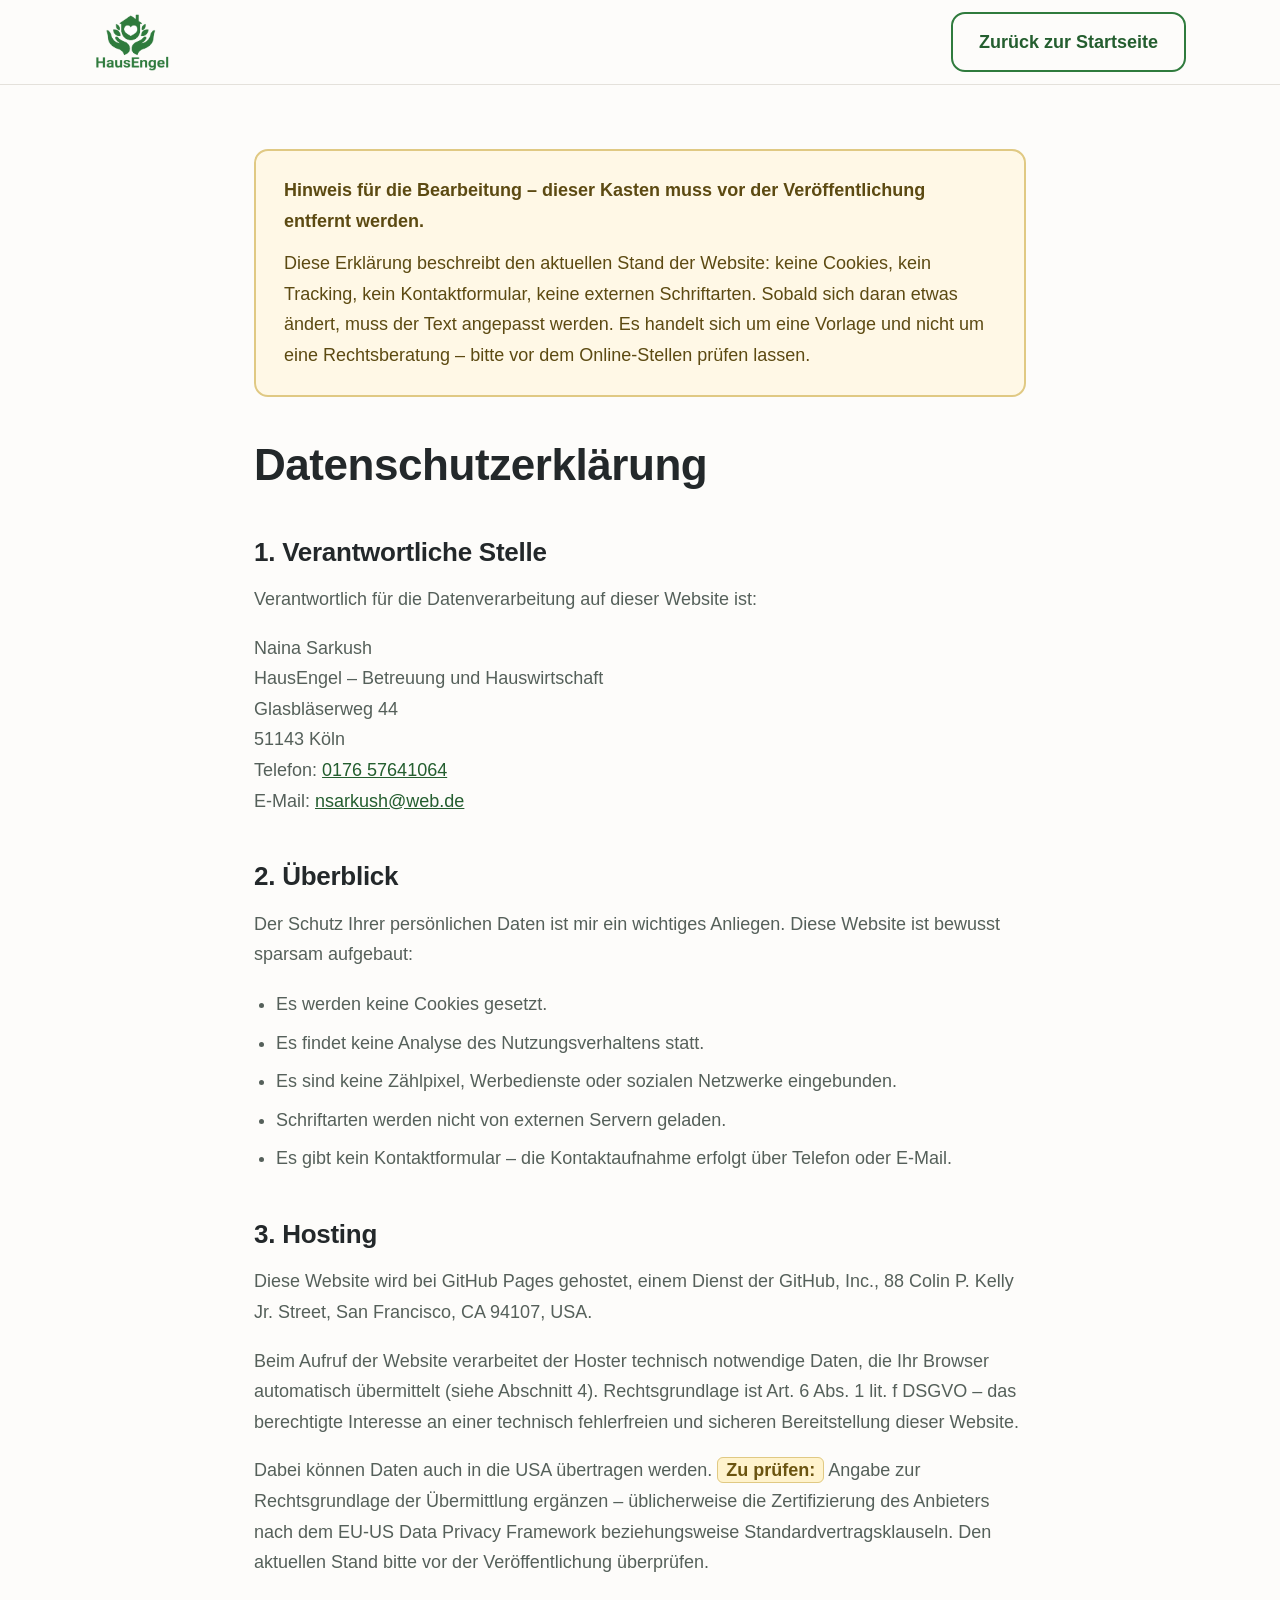
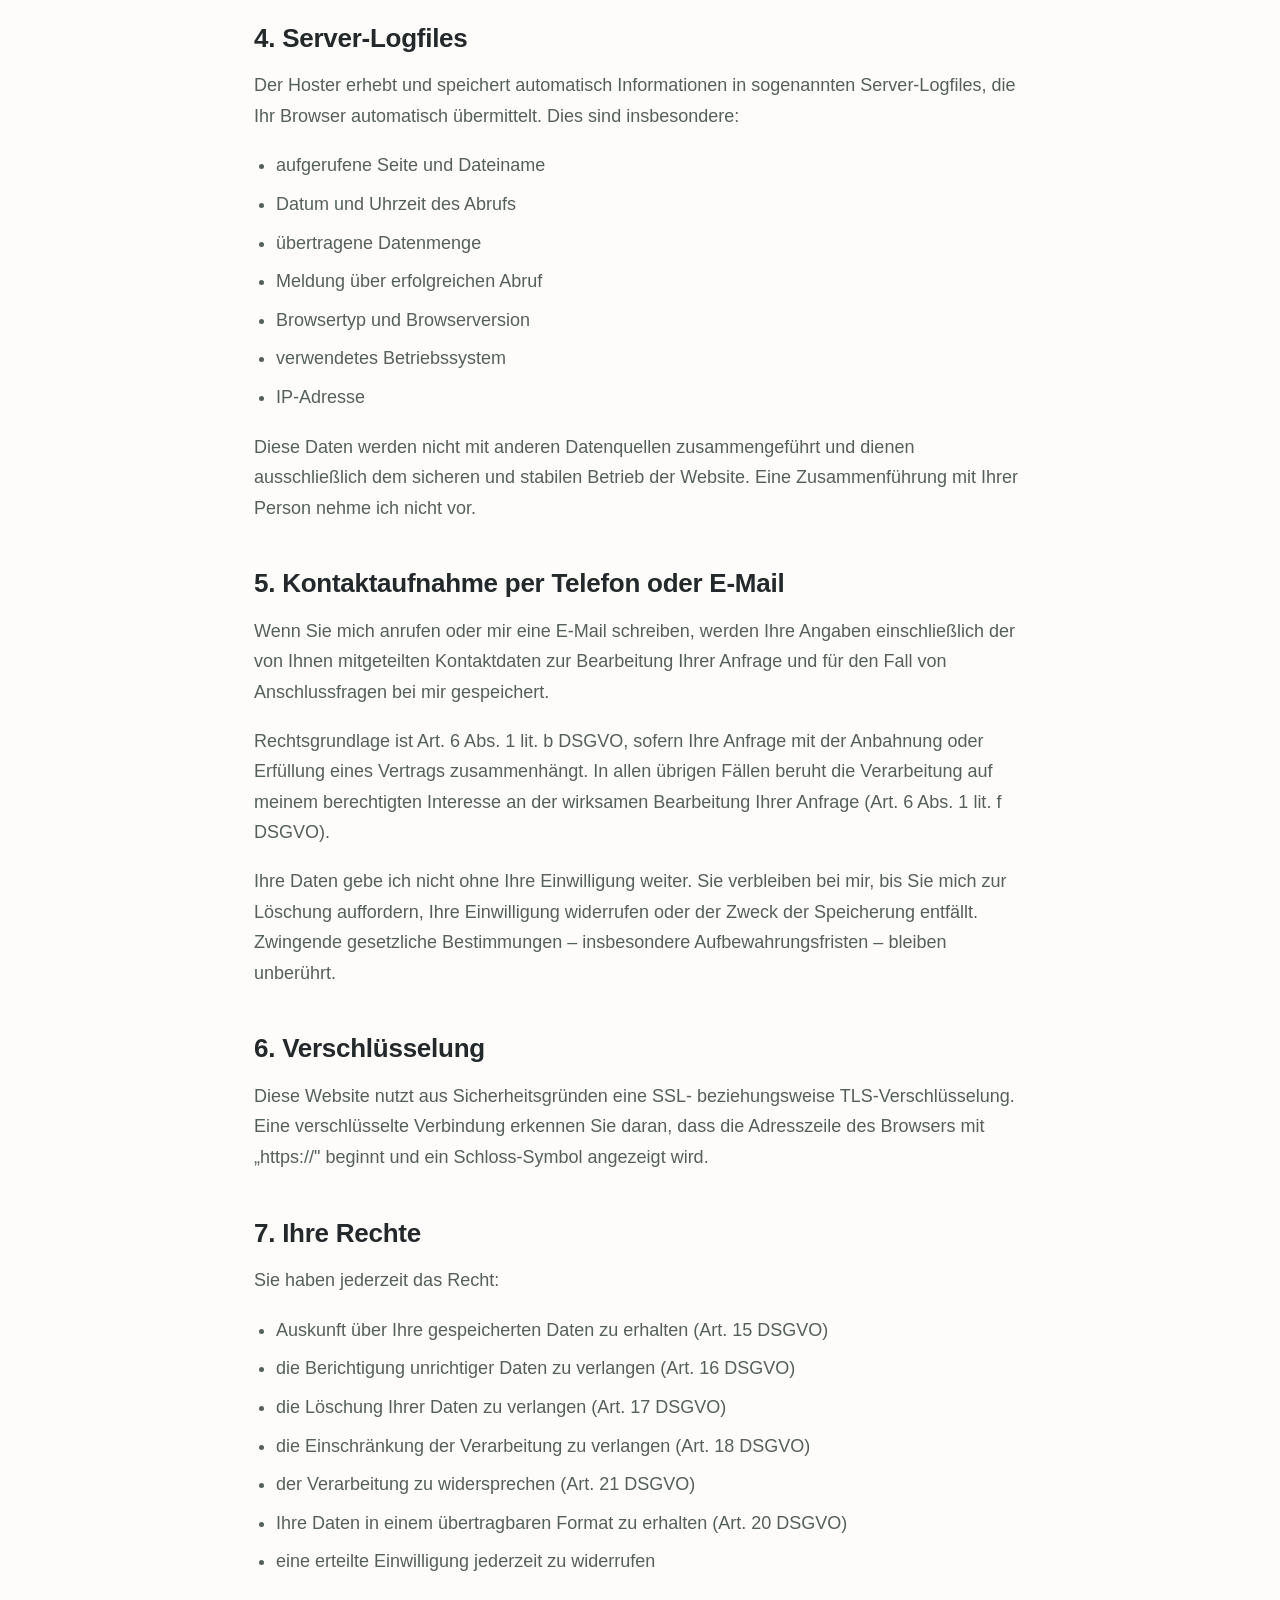
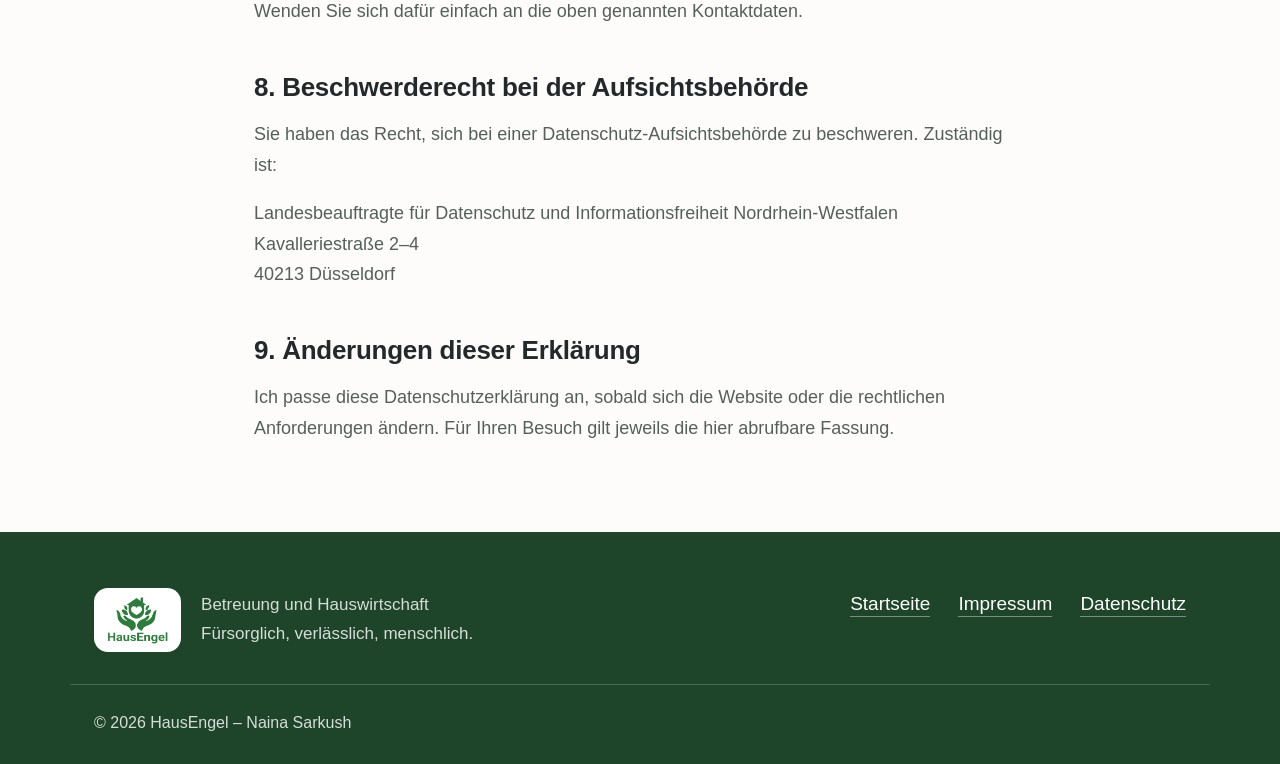
==== datenschutz.html @ 74f0a8e3 "Website für HausEngel anlegen Erste Fassung der Website für HausEngel – Betreuung und Hauswirtschaft" ====
<!DOCTYPE html>
<html lang="de">
<head>
<meta charset="utf-8">
<meta name="viewport" content="width=device-width, initial-scale=1">
<title>Datenschutzerklärung – HausEngel</title>
<meta name="description" content="Datenschutzerklärung von HausEngel – Betreuung und Hauswirtschaft, Naina Sarkush, Köln.">
<meta name="robots" content="noindex">
<link rel="icon" href="assets/logo.png">
<link rel="stylesheet" href="css/style.css">
</head>
<body>

<header class="site-header">
  <div class="container site-header__inner">
    <a class="site-header__logo" href="index.html">
      <img src="assets/logo.png" alt="HausEngel – Betreuung und Hauswirtschaft">
    </a>
    <nav class="site-nav" aria-label="Zurück">
      <a class="btn btn--outline" href="index.html">Zurück zur Startseite</a>
    </nav>
  </div>
</header>

<main class="legal">
  <div class="container container--narrow">

    <div class="hinweis-box">
      <p><strong>Hinweis für die Bearbeitung – dieser Kasten muss vor der Veröffentlichung entfernt werden.</strong></p>
      <p>
        Diese Erklärung beschreibt den aktuellen Stand der Website: keine Cookies,
        kein Tracking, kein Kontaktformular, keine externen Schriftarten. Sobald
        sich daran etwas ändert, muss der Text angepasst werden. Es handelt sich
        um eine Vorlage und nicht um eine Rechtsberatung – bitte vor dem
        Online-Stellen prüfen lassen.
      </p>
    </div>

    <h1>Datenschutzerklärung</h1>

    <h2>1. Verantwortliche Stelle</h2>
    <p>
      Verantwortlich für die Datenverarbeitung auf dieser Website ist:
    </p>
    <p>
      Naina Sarkush<br>
      HausEngel – Betreuung und Hauswirtschaft<br>
      Glasbläserweg 44<br>
      51143 Köln<br>
      Telefon: <a href="tel:+4917657641064">0176 57641064</a><br>
      E-Mail: <a href="mailto:nsarkush@web.de">nsarkush@web.de</a>
    </p>

    <h2>2. Überblick</h2>
    <p>
      Der Schutz Ihrer persönlichen Daten ist mir ein wichtiges Anliegen. Diese
      Website ist bewusst sparsam aufgebaut:
    </p>
    <ul>
      <li>Es werden keine Cookies gesetzt.</li>
      <li>Es findet keine Analyse des Nutzungsverhaltens statt.</li>
      <li>Es sind keine Zählpixel, Werbedienste oder sozialen Netzwerke eingebunden.</li>
      <li>Schriftarten werden nicht von externen Servern geladen.</li>
      <li>Es gibt kein Kontaktformular – die Kontaktaufnahme erfolgt über Telefon oder E-Mail.</li>
    </ul>

    <h2>3. Hosting</h2>
    <p>
      Diese Website wird bei GitHub Pages gehostet, einem Dienst der GitHub,
      Inc., 88 Colin P. Kelly Jr. Street, San Francisco, CA 94107, USA.
    </p>
    <p>
      Beim Aufruf der Website verarbeitet der Hoster technisch notwendige Daten,
      die Ihr Browser automatisch übermittelt (siehe Abschnitt 4). Rechtsgrundlage
      ist Art. 6 Abs. 1 lit. f DSGVO – das berechtigte Interesse an einer
      technisch fehlerfreien und sicheren Bereitstellung dieser Website.
    </p>
    <p>
      Dabei können Daten auch in die USA übertragen werden.
      <span class="luecke">Zu prüfen:</span> Angabe zur Rechtsgrundlage der
      Übermittlung ergänzen – üblicherweise die Zertifizierung des Anbieters nach
      dem EU-US Data Privacy Framework beziehungsweise Standardvertragsklauseln.
      Den aktuellen Stand bitte vor der Veröffentlichung überprüfen.
    </p>

    <h2>4. Server-Logfiles</h2>
    <p>
      Der Hoster erhebt und speichert automatisch Informationen in sogenannten
      Server-Logfiles, die Ihr Browser automatisch übermittelt. Dies sind
      insbesondere:
    </p>
    <ul>
      <li>aufgerufene Seite und Dateiname</li>
      <li>Datum und Uhrzeit des Abrufs</li>
      <li>übertragene Datenmenge</li>
      <li>Meldung über erfolgreichen Abruf</li>
      <li>Browsertyp und Browserversion</li>
      <li>verwendetes Betriebssystem</li>
      <li>IP-Adresse</li>
    </ul>
    <p>
      Diese Daten werden nicht mit anderen Datenquellen zusammengeführt und
      dienen ausschließlich dem sicheren und stabilen Betrieb der Website. Eine
      Zusammenführung mit Ihrer Person nehme ich nicht vor.
    </p>

    <h2>5. Kontaktaufnahme per Telefon oder E-Mail</h2>
    <p>
      Wenn Sie mich anrufen oder mir eine E-Mail schreiben, werden Ihre Angaben
      einschließlich der von Ihnen mitgeteilten Kontaktdaten zur Bearbeitung
      Ihrer Anfrage und für den Fall von Anschlussfragen bei mir gespeichert.
    </p>
    <p>
      Rechtsgrundlage ist Art. 6 Abs. 1 lit. b DSGVO, sofern Ihre Anfrage mit der
      Anbahnung oder Erfüllung eines Vertrags zusammenhängt. In allen übrigen
      Fällen beruht die Verarbeitung auf meinem berechtigten Interesse an der
      wirksamen Bearbeitung Ihrer Anfrage (Art. 6 Abs. 1 lit. f DSGVO).
    </p>
    <p>
      Ihre Daten gebe ich nicht ohne Ihre Einwilligung weiter. Sie verbleiben bei
      mir, bis Sie mich zur Löschung auffordern, Ihre Einwilligung widerrufen oder
      der Zweck der Speicherung entfällt. Zwingende gesetzliche Bestimmungen –
      insbesondere Aufbewahrungsfristen – bleiben unberührt.
    </p>

    <h2>6. Verschlüsselung</h2>
    <p>
      Diese Website nutzt aus Sicherheitsgründen eine SSL- beziehungsweise
      TLS-Verschlüsselung. Eine verschlüsselte Verbindung erkennen Sie daran,
      dass die Adresszeile des Browsers mit „https://" beginnt und ein
      Schloss-Symbol angezeigt wird.
    </p>

    <h2>7. Ihre Rechte</h2>
    <p>Sie haben jederzeit das Recht:</p>
    <ul>
      <li>Auskunft über Ihre gespeicherten Daten zu erhalten (Art. 15 DSGVO)</li>
      <li>die Berichtigung unrichtiger Daten zu verlangen (Art. 16 DSGVO)</li>
      <li>die Löschung Ihrer Daten zu verlangen (Art. 17 DSGVO)</li>
      <li>die Einschränkung der Verarbeitung zu verlangen (Art. 18 DSGVO)</li>
      <li>der Verarbeitung zu widersprechen (Art. 21 DSGVO)</li>
      <li>Ihre Daten in einem übertragbaren Format zu erhalten (Art. 20 DSGVO)</li>
      <li>eine erteilte Einwilligung jederzeit zu widerrufen</li>
    </ul>
    <p>
      Wenden Sie sich dafür einfach an die oben genannten Kontaktdaten.
    </p>

    <h2>8. Beschwerderecht bei der Aufsichtsbehörde</h2>
    <p>
      Sie haben das Recht, sich bei einer Datenschutz-Aufsichtsbehörde zu
      beschweren. Zuständig ist:
    </p>
    <p>
      Landesbeauftragte für Datenschutz und Informationsfreiheit
      Nordrhein-Westfalen<br>
      Kavalleriestraße 2–4<br>
      40213 Düsseldorf
    </p>

    <h2>9. Änderungen dieser Erklärung</h2>
    <p>
      Ich passe diese Datenschutzerklärung an, sobald sich die Website oder die
      rechtlichen Anforderungen ändern. Für Ihren Besuch gilt jeweils die hier
      abrufbare Fassung.
    </p>

  </div>
</main>

<footer class="site-footer">
  <div class="container site-footer__inner">
    <div class="site-footer__brand">
      <img src="assets/logo.png" alt="HausEngel">
      <p>Betreuung und Hauswirtschaft<br>Fürsorglich, verlässlich, menschlich.</p>
    </div>
    <nav class="site-footer__nav" aria-label="Rechtliches">
      <ul>
        <li><a href="index.html">Startseite</a></li>
        <li><a href="impressum.html">Impressum</a></li>
        <li><a href="datenschutz.html">Datenschutz</a></li>
      </ul>
    </nav>
  </div>
  <div class="container site-footer__legal">
    <p>&copy; 2026 HausEngel – Naina Sarkush</p>
  </div>
</footer>

</body>
</html>
---- css/style.css ----
/* =========================================================
   HausEngel – Stylesheet
   Alle Farben, Abstände und Schriftgrößen sind unten als
   Variablen definiert. Wer etwas ändern möchte, ändert am
   besten zuerst hier.
   ========================================================= */

:root {
  /* Farben */
  --gruen:            #2f7b3d;
  --gruen-dunkel:     #245e2f;
  --gruen-hell:       #eef4ef;
  --gruen-sehr-tief:  #1e4529;

  --text:             #23282a;
  --text-leise:       #55605a;
  --hintergrund:      #fdfcfa;
  --flaeche:          #ffffff;
  --rahmen:           #e4e1db;

  /* Form */
  --radius:           14px;
  --radius-gross:     20px;

  /* Abstände */
  --raum-abschnitt:   88px;
  --raum-container:   24px;

  /* Schrift */
  --schrift: -apple-system, BlinkMacSystemFont, "Segoe UI", Roboto,
             "Helvetica Neue", Arial, sans-serif;
}

/* ---------- Grundlagen ---------- */

*, *::before, *::after { box-sizing: border-box; }

html {
  scroll-behavior: smooth;
  -webkit-text-size-adjust: 100%;
}

body {
  margin: 0;
  background: var(--hintergrund);
  color: var(--text);
  font-family: var(--schrift);
  font-size: 19px;
  line-height: 1.7;
  -webkit-font-smoothing: antialiased;
}

img { max-width: 100%; height: auto; display: block; }

h1, h2, h3 {
  line-height: 1.25;
  letter-spacing: -0.01em;
  margin: 0 0 16px;
  font-weight: 700;
}

h1 { font-size: 44px; }
h2 { font-size: 34px; }
h3 { font-size: 22px; }

p { margin: 0 0 18px; }
p:last-child { margin-bottom: 0; }

a { color: var(--gruen-dunkel); }

.lead {
  font-size: 21px;
  color: var(--text-leise);
}

/* Sichtbarer Fokusrahmen – wichtig für Tastaturbedienung */
a:focus-visible,
button:focus-visible,
summary:focus-visible {
  outline: 3px solid var(--gruen);
  outline-offset: 3px;
  border-radius: 4px;
}

.skip-link {
  position: absolute;
  left: -9999px;
}
.skip-link:focus {
  left: 16px;
  top: 16px;
  z-index: 100;
  background: var(--flaeche);
  padding: 12px 20px;
  border-radius: var(--radius);
  box-shadow: 0 4px 20px rgba(0,0,0,.15);
}

/* ---------- Layout ---------- */

.container {
  width: 100%;
  max-width: 1140px;
  margin: 0 auto;
  padding: 0 var(--raum-container);
}

.container--narrow { max-width: 820px; }

.section {
  padding: var(--raum-abschnitt) 0;
  scroll-margin-top: 100px; /* damit der klebende Header nichts verdeckt */
}

.section--tinted { background: var(--gruen-hell); }

.section__head {
  max-width: 720px;
  margin-bottom: 48px;
}

.section__intro {
  font-size: 20px;
  color: var(--text-leise);
  margin: 0;
}

/* ---------- Buttons ---------- */

.btn {
  display: inline-flex;
  align-items: center;
  justify-content: center;
  gap: 10px;
  min-height: 52px;
  padding: 13px 26px;
  border-radius: var(--radius);
  font-size: 18px;
  font-weight: 600;
  text-decoration: none;
  border: 2px solid transparent;
  transition: background-color .15s ease, border-color .15s ease, color .15s ease;
}

.btn--large {
  min-height: 60px;
  padding: 16px 28px;
  font-size: 19px;
}

.btn--primary {
  background: var(--gruen);
  color: #fff;
}
.btn--primary:hover { background: var(--gruen-dunkel); }

.btn--outline {
  background: transparent;
  color: var(--gruen-dunkel);
  border-color: var(--gruen);
}
.btn--outline:hover {
  background: var(--gruen);
  color: #fff;
}

/* ---------- Platzhalter (später durch echte Bilder ersetzen) ---------- */

.placeholder {
  display: flex;
  align-items: center;
  justify-content: center;
  text-align: center;
  border: 2px solid #111;
  border-radius: var(--radius);
  background: transparent;
  color: #111;
  font-size: 15px;
  font-weight: 500;
  padding: 12px;
}

.placeholder--image { width: 100%; }
.placeholder--hero     { aspect-ratio: 4 / 3; }
.placeholder--portrait { aspect-ratio: 4 / 5; }

.placeholder--icon {
  width: 56px;
  height: 56px;
  font-size: 10px;
  line-height: 1.25;
  padding: 4px;
  margin-bottom: 20px;
}

/* ---------- Kopfbereich ---------- */

.site-header {
  position: sticky;
  top: 0;
  z-index: 50;
  background: var(--hintergrund);
  border-bottom: 1px solid var(--rahmen);
}

.site-header__inner {
  display: flex;
  align-items: center;
  justify-content: space-between;
  gap: 24px;
  min-height: 84px;
}

.site-header__logo img { height: 58px; width: auto; }

.site-nav {
  display: flex;
  align-items: center;
  gap: 28px;
}

.site-nav__list {
  display: flex;
  align-items: center;
  gap: 26px;
  list-style: none;
  margin: 0;
  padding: 0;
}

.site-nav__list a {
  color: var(--text);
  text-decoration: none;
  font-size: 17px;
  font-weight: 500;
  padding: 8px 0;
  border-bottom: 2px solid transparent;
}
.site-nav__list a:hover {
  color: var(--gruen-dunkel);
  border-bottom-color: var(--gruen);
}

.site-nav__phone { white-space: nowrap; }

/* Menü-Knopf (nur mobil sichtbar) */
.nav-toggle {
  display: none;
  align-items: center;
  gap: 10px;
  background: transparent;
  border: 2px solid var(--rahmen);
  border-radius: var(--radius);
  padding: 10px 16px;
  font: inherit;
  font-size: 17px;
  font-weight: 600;
  color: var(--text);
  cursor: pointer;
}

.nav-toggle__bars {
  position: relative;
  width: 20px;
  height: 2px;
  background: var(--text);
}
.nav-toggle__bars::before,
.nav-toggle__bars::after {
  content: "";
  position: absolute;
  left: 0;
  width: 20px;
  height: 2px;
  background: var(--text);
}
.nav-toggle__bars::before { top: -6px; }
.nav-toggle__bars::after  { top: 6px; }

/* ---------- Hero ---------- */

.hero {
  padding: 72px 0 80px;
  scroll-margin-top: 100px;
}

.hero__inner {
  display: grid;
  grid-template-columns: 1.12fr .88fr;
  gap: 56px;
  align-items: center;
}

.hero h1 { margin-bottom: 20px; }

.hero__actions {
  display: flex;
  flex-wrap: wrap;
  gap: 14px;
  margin-top: 32px;
}

/* ---------- Vertrauensleiste ---------- */

.trustbar {
  background: var(--gruen);
  color: #fff;
  padding: 22px 0;
}

.trustbar__list {
  display: grid;
  grid-template-columns: repeat(4, 1fr);
  gap: 20px 32px;
  list-style: none;
  margin: 0;
  padding: 0;
}

.trustbar__list li {
  position: relative;
  padding-left: 30px;
  font-size: 17px;
  font-weight: 500;
}

.trustbar__list li::before {
  content: "✓";
  position: absolute;
  left: 0;
  top: -1px;
  font-size: 19px;
  font-weight: 700;
}

/* ---------- Karten (Leistungen) ---------- */

.cards {
  display: grid;
  grid-template-columns: repeat(3, 1fr);
  gap: 24px;
}

.card {
  background: var(--flaeche);
  border: 1px solid var(--rahmen);
  border-radius: var(--radius-gross);
  padding: 32px;
}

.card h3 { margin-bottom: 10px; }

.card p {
  color: var(--text-leise);
  font-size: 18px;
  margin: 0;
}

/* ---------- Ablauf ---------- */

.steps {
  display: grid;
  grid-template-columns: repeat(3, 1fr);
  gap: 32px;
  list-style: none;
  margin: 0;
  padding: 0;
  counter-reset: schritt;
}

.step__number {
  display: flex;
  align-items: center;
  justify-content: center;
  width: 52px;
  height: 52px;
  border-radius: 50%;
  background: var(--gruen);
  color: #fff;
  font-size: 22px;
  font-weight: 700;
  margin-bottom: 20px;
}

.step h3 { margin-bottom: 8px; }

.step p {
  color: var(--text-leise);
  font-size: 18px;
  margin: 0;
}

/* ---------- Preise ---------- */

.price-layout {
  display: grid;
  grid-template-columns: 1fr 1fr;
  gap: 32px;
  align-items: start;
}

.price-card {
  background: var(--flaeche);
  border: 1px solid var(--rahmen);
  border-radius: var(--radius-gross);
  padding: 16px 32px;
}

.price-list {
  list-style: none;
  margin: 0;
  padding: 0;
}

.price-list li {
  display: flex;
  flex-wrap: wrap;
  justify-content: space-between;
  align-items: baseline;
  gap: 12px;
  padding: 22px 0;
  border-bottom: 1px solid var(--rahmen);
}
.price-list li:last-child { border-bottom: none; }

.price-list__label { font-size: 18px; }

.price-list__value {
  font-size: 26px;
  font-weight: 700;
  color: var(--gruen-dunkel);
  white-space: nowrap;
}

.notice {
  background: var(--gruen-hell);
  border: 1px solid #cfe0d4;
  border-radius: var(--radius-gross);
  padding: 32px;
}
.section--tinted .notice { background: var(--flaeche); }

.notice h3 { margin-bottom: 12px; }

.notice p {
  color: var(--text-leise);
  font-size: 18px;
}

.notice .btn { margin-top: 10px; }

/* ---------- Über mich ---------- */

.about {
  display: grid;
  grid-template-columns: .8fr 1.2fr;
  gap: 56px;
  align-items: center;
}

.badges {
  list-style: none;
  margin: 32px 0 0;
  padding: 0;
  display: grid;
  gap: 12px;
}

.badge {
  position: relative;
  background: var(--flaeche);
  border: 1px solid var(--rahmen);
  border-radius: var(--radius);
  padding: 14px 20px 14px 52px;
  font-size: 17px;
  font-weight: 500;
}

.badge::before {
  content: "✓";
  position: absolute;
  left: 20px;
  color: var(--gruen);
  font-weight: 700;
  font-size: 19px;
}

/* ---------- Häufige Fragen ---------- */

.faq {
  display: grid;
  gap: 14px;
}

.faq__item {
  background: var(--flaeche);
  border: 1px solid var(--rahmen);
  border-radius: var(--radius);
  overflow: hidden;
}

.faq__item summary {
  display: flex;
  justify-content: space-between;
  align-items: center;
  gap: 20px;
  padding: 22px 26px;
  font-size: 19px;
  font-weight: 600;
  cursor: pointer;
  list-style: none;
}
.faq__item summary::-webkit-details-marker { display: none; }

.faq__item summary::after {
  content: "+";
  flex: 0 0 auto;
  font-size: 28px;
  font-weight: 400;
  color: var(--gruen);
  line-height: 1;
}
.faq__item[open] summary::after { content: "–"; }

.faq__item summary:hover { color: var(--gruen-dunkel); }

.faq__answer {
  padding: 0 26px 24px;
  color: var(--text-leise);
  font-size: 18px;
}

/* ---------- Kontakt ---------- */

.contact {
  display: grid;
  grid-template-columns: 1fr 1fr;
  gap: 24px;
  margin-bottom: 48px;
}

.contact__action {
  display: block;
  background: var(--flaeche);
  border: 2px solid var(--gruen);
  border-radius: var(--radius-gross);
  padding: 28px 32px;
  text-decoration: none;
  color: var(--text);
  transition: background-color .15s ease, color .15s ease;
}
.contact__action:hover {
  background: var(--gruen);
  color: #fff;
}

.contact__label {
  display: block;
  font-size: 16px;
  color: var(--text-leise);
  margin-bottom: 6px;
}
.contact__action:hover .contact__label { color: rgba(255,255,255,.85); }

.contact__value {
  display: block;
  font-size: 27px;
  font-weight: 700;
  word-break: break-word;
}

.contact-details {
  display: grid;
  grid-template-columns: repeat(3, 1fr);
  gap: 32px;
}

.contact-details h3 { font-size: 19px; margin-bottom: 6px; }

.contact-details p {
  color: var(--text-leise);
  font-size: 18px;
  margin: 0;
}

/* ---------- Fußbereich ---------- */

.site-footer {
  background: var(--gruen-sehr-tief);
  color: rgba(255,255,255,.82);
  padding: 56px 0 28px;
  margin-top: 0;
}

.site-footer__inner {
  display: flex;
  flex-wrap: wrap;
  justify-content: space-between;
  gap: 32px;
  padding-bottom: 32px;
}

.site-footer__brand {
  display: flex;
  align-items: center;
  gap: 20px;
}

.site-footer__brand img {
  height: 64px;
  width: auto;
  background: #fff;
  border-radius: var(--radius);
  padding: 8px 12px;
}

.site-footer__brand p {
  font-size: 17px;
  margin: 0;
}

.site-footer__nav ul {
  display: flex;
  gap: 28px;
  list-style: none;
  margin: 0;
  padding: 0;
}

.site-footer a {
  color: #fff;
  text-decoration: none;
  border-bottom: 1px solid rgba(255,255,255,.4);
  padding-bottom: 2px;
}
.site-footer a:hover { border-bottom-color: #fff; }

.site-footer__legal {
  border-top: 1px solid rgba(255,255,255,.18);
  padding-top: 24px;
}

.site-footer__legal p {
  font-size: 16px;
  margin: 0;
}

/* ---------- Rechtstexte (Impressum / Datenschutz) ---------- */

.legal { padding: 64px 0 var(--raum-abschnitt); }

.legal h1 { margin-bottom: 32px; }

.legal h2 {
  font-size: 26px;
  margin-top: 44px;
}

.legal h3 {
  font-size: 20px;
  margin-top: 28px;
}

.legal p, .legal li { color: var(--text-leise); font-size: 18px; }

.legal ul { padding-left: 22px; }
.legal li { margin-bottom: 8px; }

/* Gelb markierte Lücke – muss vor Veröffentlichung ausgefüllt werden */
.luecke {
  background: #fff3cd;
  border: 1px solid #e0c983;
  border-radius: 6px;
  padding: 2px 8px;
  font-weight: 600;
  color: #6b5410;
}

.hinweis-box {
  background: #fff8e6;
  border: 2px solid #e0c983;
  border-radius: var(--radius);
  padding: 24px 28px;
  margin-bottom: 40px;
}
.hinweis-box p { color: #5c4a12; margin-bottom: 0; }
.hinweis-box p + p { margin-top: 12px; }

/* =========================================================
   Kleinere Bildschirme
   ========================================================= */

@media (max-width: 980px) {
  :root { --raum-abschnitt: 64px; }

  h1 { font-size: 36px; }
  h2 { font-size: 30px; }

  .hero__inner {
    grid-template-columns: 1fr;
    gap: 40px;
  }

  .hero__image { order: -1; }

  .cards,
  .steps,
  .contact-details { grid-template-columns: repeat(2, 1fr); }

  .price-layout,
  .about { grid-template-columns: 1fr; gap: 40px; }
}

@media (max-width: 760px) {
  body { font-size: 18px; }

  h1 { font-size: 32px; }
  h2 { font-size: 27px; }
  h3 { font-size: 21px; }

  .lead { font-size: 19px; }

  /* Navigation einklappen */
  .nav-toggle { display: inline-flex; }

  .site-nav {
    display: none;
    position: absolute;
    top: 100%;
    left: 0;
    right: 0;
    flex-direction: column;
    align-items: stretch;
    gap: 0;
    background: var(--hintergrund);
    border-bottom: 1px solid var(--rahmen);
    padding: 8px var(--raum-container) 24px;
    box-shadow: 0 12px 24px rgba(0,0,0,.08);
  }
  .site-nav.is-open { display: flex; }

  .site-header__inner { position: relative; }
  .site-header__logo img { height: 44px; }

  .site-nav__list {
    flex-direction: column;
    align-items: stretch;
    gap: 0;
  }

  .site-nav__list a {
    display: block;
    padding: 16px 4px;
    border-bottom: 1px solid var(--rahmen);
    font-size: 19px;
  }
  .site-nav__list a:hover { border-bottom-color: var(--rahmen); }

  .site-nav__phone {
    margin-top: 20px;
    width: 100%;
  }

  .hero { padding: 48px 0 56px; }
  .hero__actions .btn { width: 100%; }

  .trustbar__list { grid-template-columns: 1fr; gap: 12px; }

  .cards,
  .steps,
  .contact,
  .contact-details { grid-template-columns: 1fr; }

  .card { padding: 26px; }

  .price-card { padding: 8px 24px; }
  .notice { padding: 26px; }

  .faq__item summary { padding: 18px 20px; font-size: 18px; }
  .faq__answer { padding: 0 20px 20px; }

  .contact__value { font-size: 23px; }

  .site-footer__inner { flex-direction: column; align-items: flex-start; }
  .site-footer__brand { flex-direction: column; align-items: flex-start; gap: 16px; }
}

/* Nutzer, die Bewegung reduzieren möchten */
@media (prefers-reduced-motion: reduce) {
  html { scroll-behavior: auto; }
  * { transition: none !important; }
}
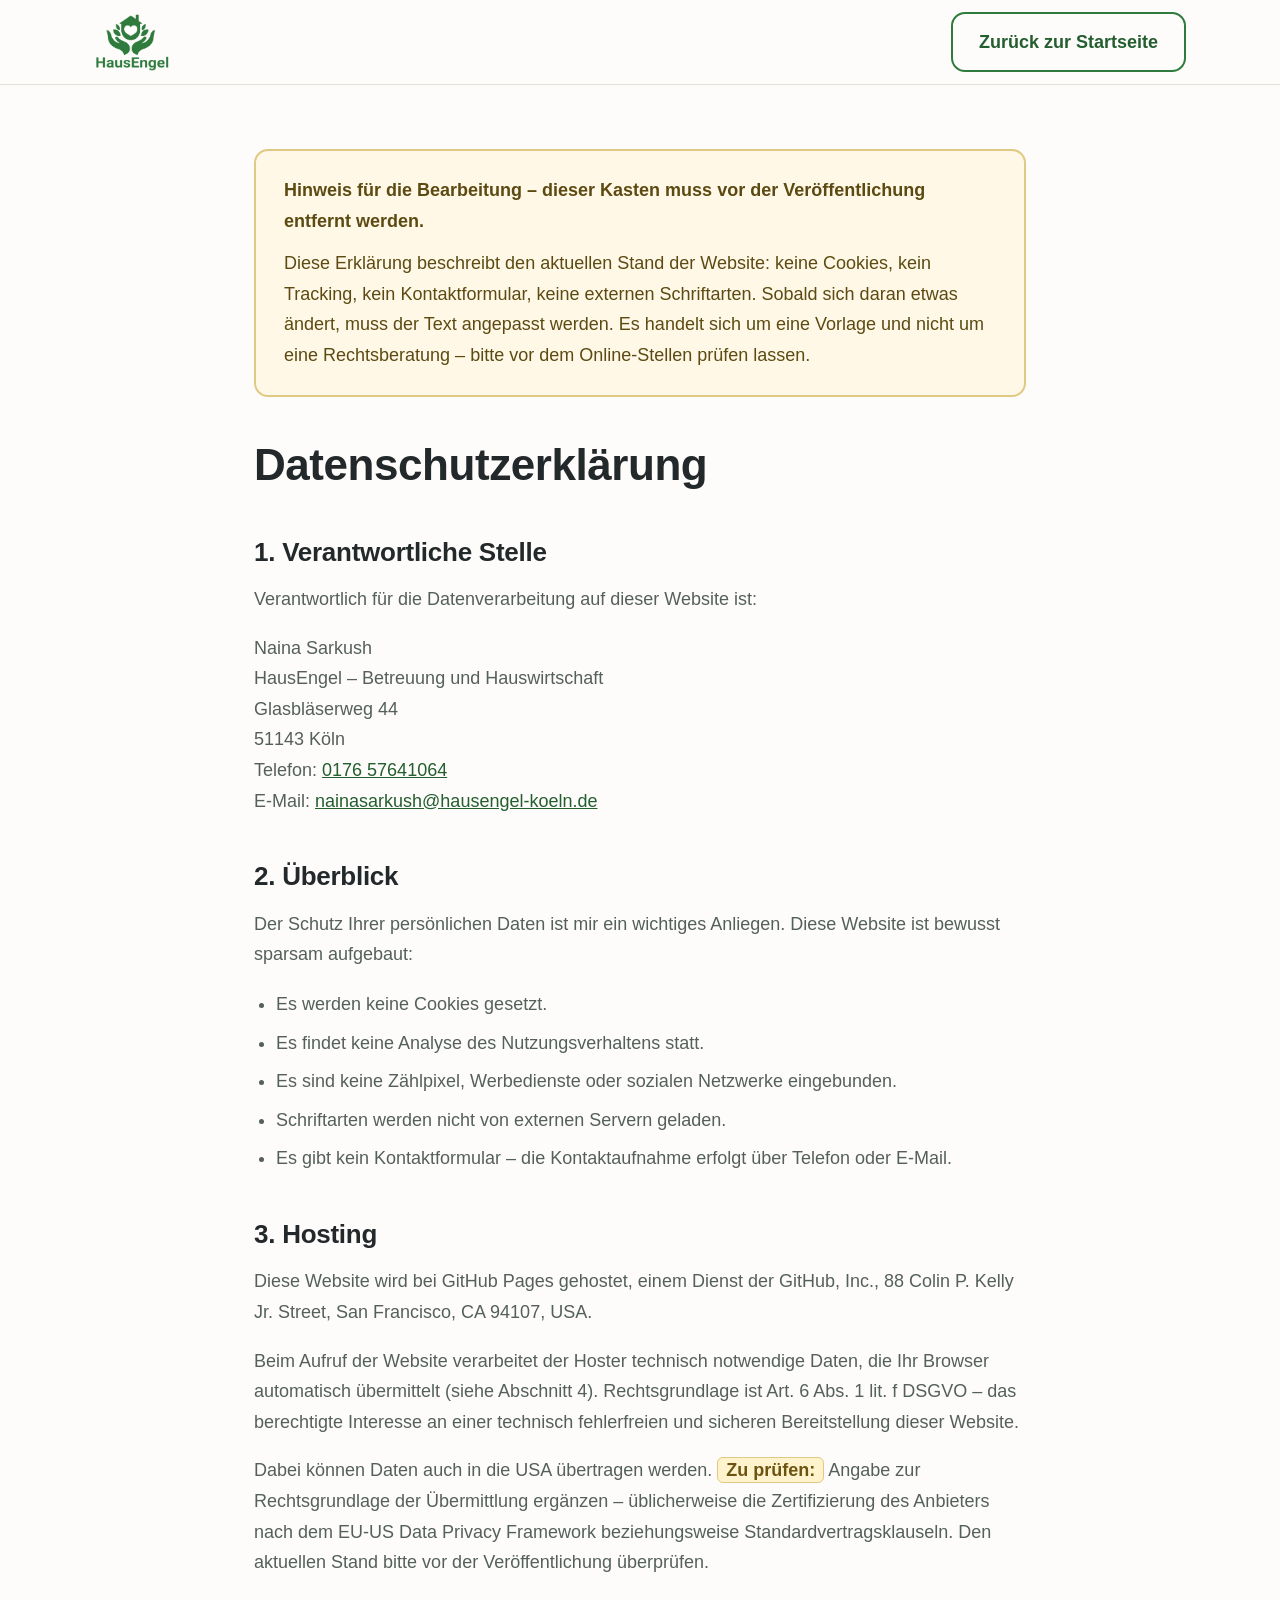
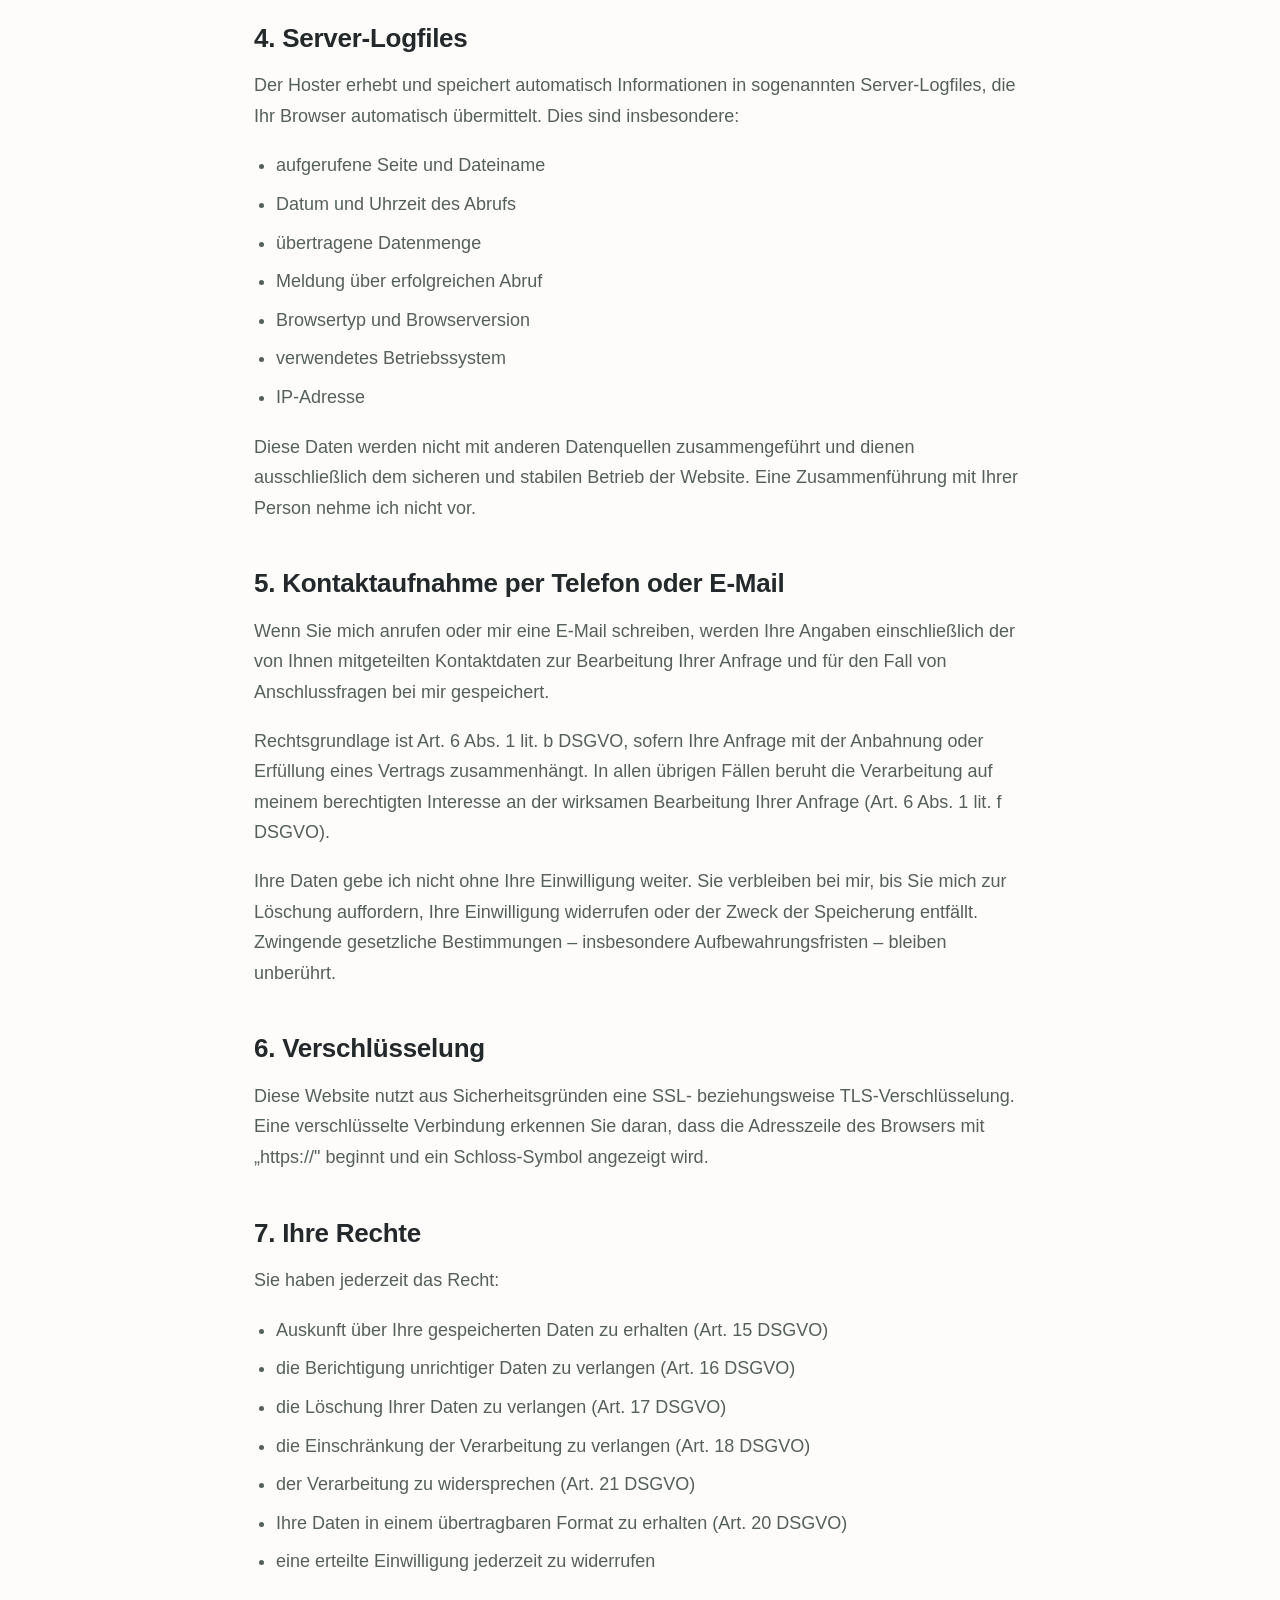
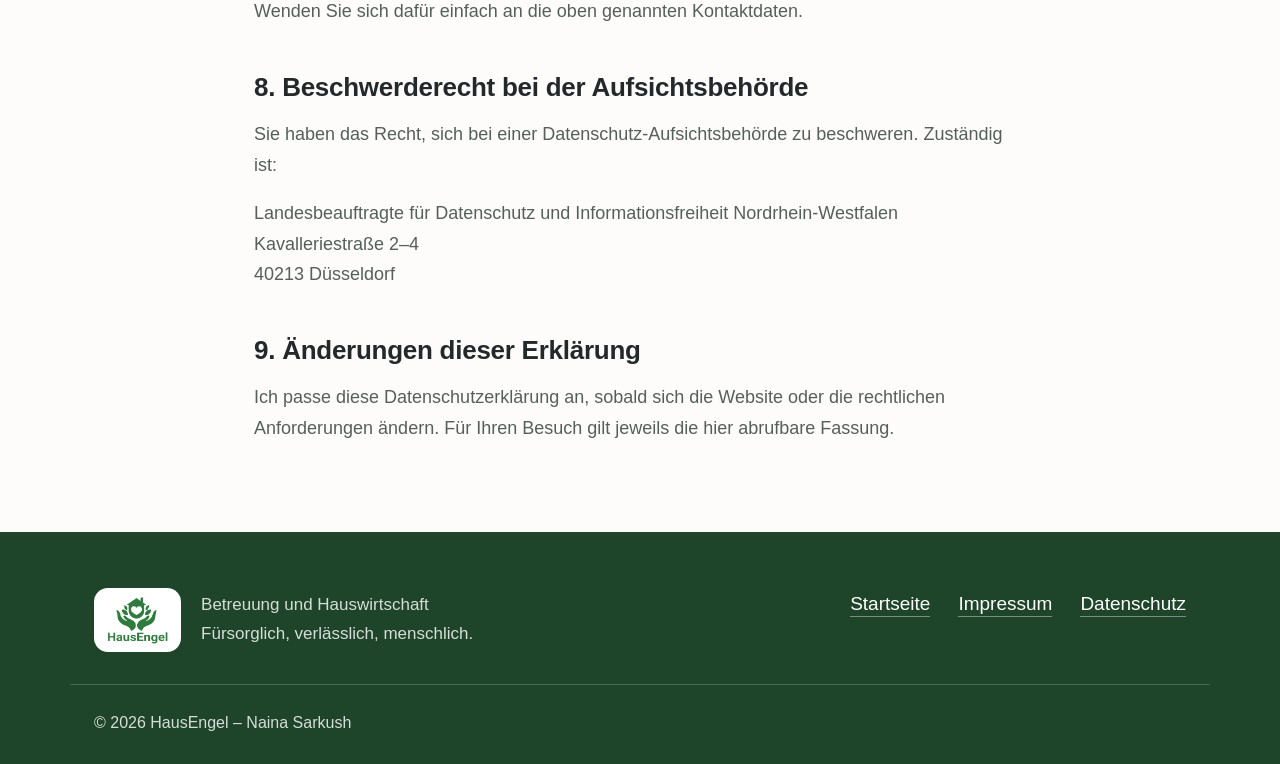
==== commit 472aef39: "Bilder und Preise entfernen, neue E-Mail-Adresse eintragen Die Seite kommt jetzt ohne Fotos aus, da " ====
--- a/datenschutz.html
+++ b/datenschutz.html
@@ -48,7 +48,7 @@
       Glasbläserweg 44<br>
       51143 Köln<br>
       Telefon: <a href="tel:+4917657641064">0176 57641064</a><br>
-      E-Mail: <a href="mailto:nsarkush@web.de">nsarkush@web.de</a>
+      E-Mail: <a href="mailto:nainasarkush@hausengel-koeln.de">nainasarkush@hausengel-koeln.de</a>
     </p>
 
     <h2>2. Überblick</h2>
--- a/css/style.css
+++ b/css/style.css
@@ -124,6 +124,9 @@
   color: var(--text-leise);
   margin: 0;
 }
+
+/* Begrenzt die Zeilenlänge bei reinen Textabschnitten auf gut lesbare Breite */
+.textblock { max-width: 780px; }
 
 /* ---------- Buttons ---------- */
 
@@ -164,33 +167,17 @@
   color: #fff;
 }
 
-/* ---------- Platzhalter (später durch echte Bilder ersetzen) ---------- */
-
-.placeholder {
-  display: flex;
-  align-items: center;
-  justify-content: center;
-  text-align: center;
-  border: 2px solid #111;
-  border-radius: var(--radius);
-  background: transparent;
-  color: #111;
-  font-size: 15px;
-  font-weight: 500;
-  padding: 12px;
-}
-
-.placeholder--image { width: 100%; }
-.placeholder--hero     { aspect-ratio: 4 / 3; }
-.placeholder--portrait { aspect-ratio: 4 / 5; }
-
-.placeholder--icon {
-  width: 56px;
-  height: 56px;
-  font-size: 10px;
-  line-height: 1.25;
-  padding: 4px;
+/* ---------- Symbole auf den Leistungskarten ---------- */
+
+.card__icon {
+  width: 40px;
+  height: 40px;
   margin-bottom: 20px;
+  fill: none;
+  stroke: var(--gruen);
+  stroke-width: 1.6;
+  stroke-linecap: round;
+  stroke-linejoin: round;
 }
 
 /* ---------- Kopfbereich ---------- */
@@ -285,10 +272,8 @@
 }
 
 .hero__inner {
-  display: grid;
-  grid-template-columns: 1.12fr .88fr;
-  gap: 56px;
-  align-items: center;
+  max-width: 780px;
+  text-align: center;
 }
 
 .hero h1 { margin-bottom: 20px; }
@@ -296,8 +281,9 @@
 .hero__actions {
   display: flex;
   flex-wrap: wrap;
+  justify-content: center;
   gap: 14px;
-  margin-top: 32px;
+  margin-top: 36px;
 }
 
 /* ---------- Vertrauensleiste ---------- */
@@ -390,49 +376,10 @@
   margin: 0;
 }
 
-/* ---------- Preise ---------- */
-
-.price-layout {
-  display: grid;
-  grid-template-columns: 1fr 1fr;
-  gap: 32px;
-  align-items: start;
-}
-
-.price-card {
-  background: var(--flaeche);
-  border: 1px solid var(--rahmen);
-  border-radius: var(--radius-gross);
-  padding: 16px 32px;
-}
-
-.price-list {
-  list-style: none;
-  margin: 0;
-  padding: 0;
-}
-
-.price-list li {
-  display: flex;
-  flex-wrap: wrap;
-  justify-content: space-between;
-  align-items: baseline;
-  gap: 12px;
-  padding: 22px 0;
-  border-bottom: 1px solid var(--rahmen);
-}
-.price-list li:last-child { border-bottom: none; }
-
-.price-list__label { font-size: 18px; }
-
-.price-list__value {
-  font-size: 26px;
-  font-weight: 700;
-  color: var(--gruen-dunkel);
-  white-space: nowrap;
-}
+/* ---------- Hinweiskasten (Pflegekasse) ---------- */
 
 .notice {
+  max-width: 780px;
   background: var(--gruen-hell);
   border: 1px solid #cfe0d4;
   border-radius: var(--radius-gross);
@@ -450,13 +397,6 @@
 .notice .btn { margin-top: 10px; }
 
 /* ---------- Über mich ---------- */
-
-.about {
-  display: grid;
-  grid-template-columns: .8fr 1.2fr;
-  gap: 56px;
-  align-items: center;
-}
 
 .badges {
   list-style: none;
@@ -490,6 +430,7 @@
 .faq {
   display: grid;
   gap: 14px;
+  max-width: 860px;
 }
 
 .faq__item {
@@ -566,7 +507,7 @@
   display: block;
   font-size: 27px;
   font-weight: 700;
-  word-break: break-word;
+  overflow-wrap: break-word;
 }
 
 .contact-details {
@@ -696,19 +637,9 @@
   h1 { font-size: 36px; }
   h2 { font-size: 30px; }
 
-  .hero__inner {
-    grid-template-columns: 1fr;
-    gap: 40px;
-  }
-
-  .hero__image { order: -1; }
-
   .cards,
   .steps,
   .contact-details { grid-template-columns: repeat(2, 1fr); }
-
-  .price-layout,
-  .about { grid-template-columns: 1fr; gap: 40px; }
 }
 
 @media (max-width: 760px) {
@@ -773,13 +704,12 @@
 
   .card { padding: 26px; }
 
-  .price-card { padding: 8px 24px; }
   .notice { padding: 26px; }
 
   .faq__item summary { padding: 18px 20px; font-size: 18px; }
   .faq__answer { padding: 0 20px 20px; }
 
-  .contact__value { font-size: 23px; }
+  .contact__value { font-size: 21px; }
 
   .site-footer__inner { flex-direction: column; align-items: flex-start; }
   .site-footer__brand { flex-direction: column; align-items: flex-start; gap: 16px; }
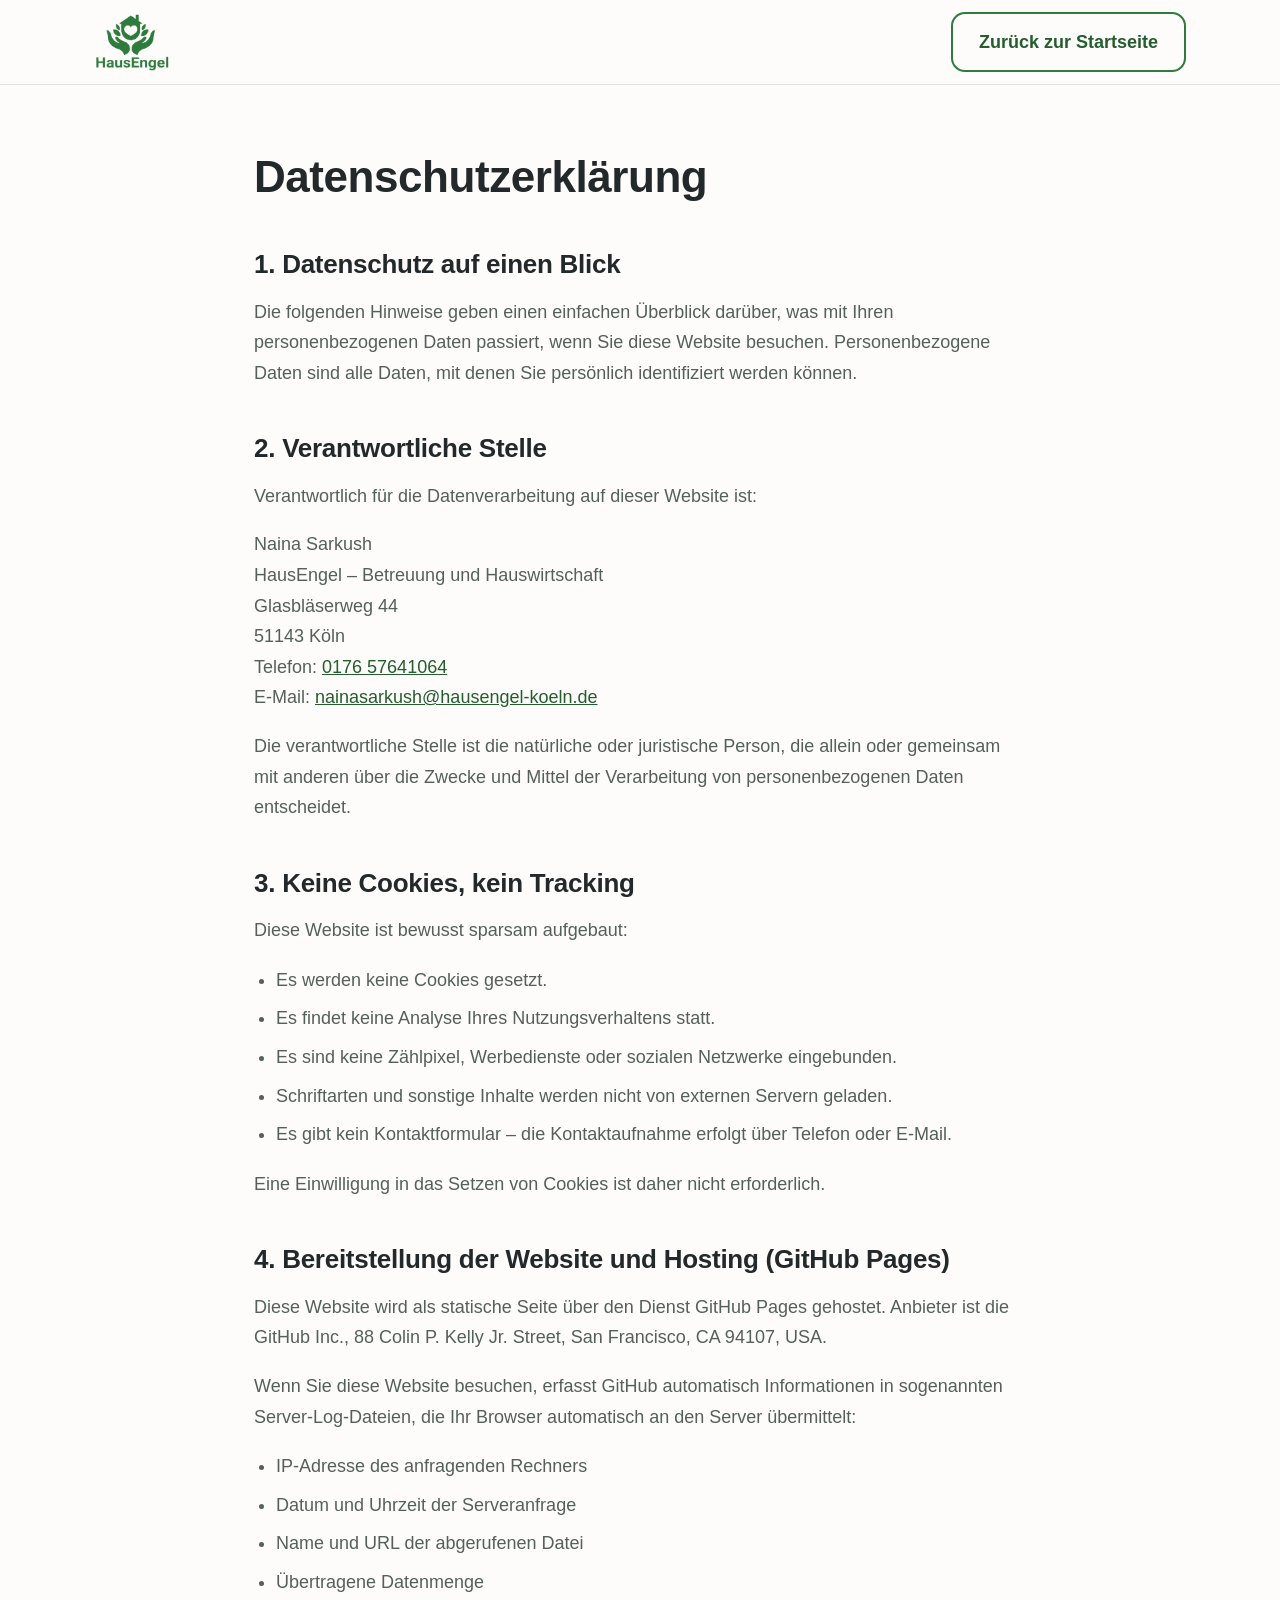
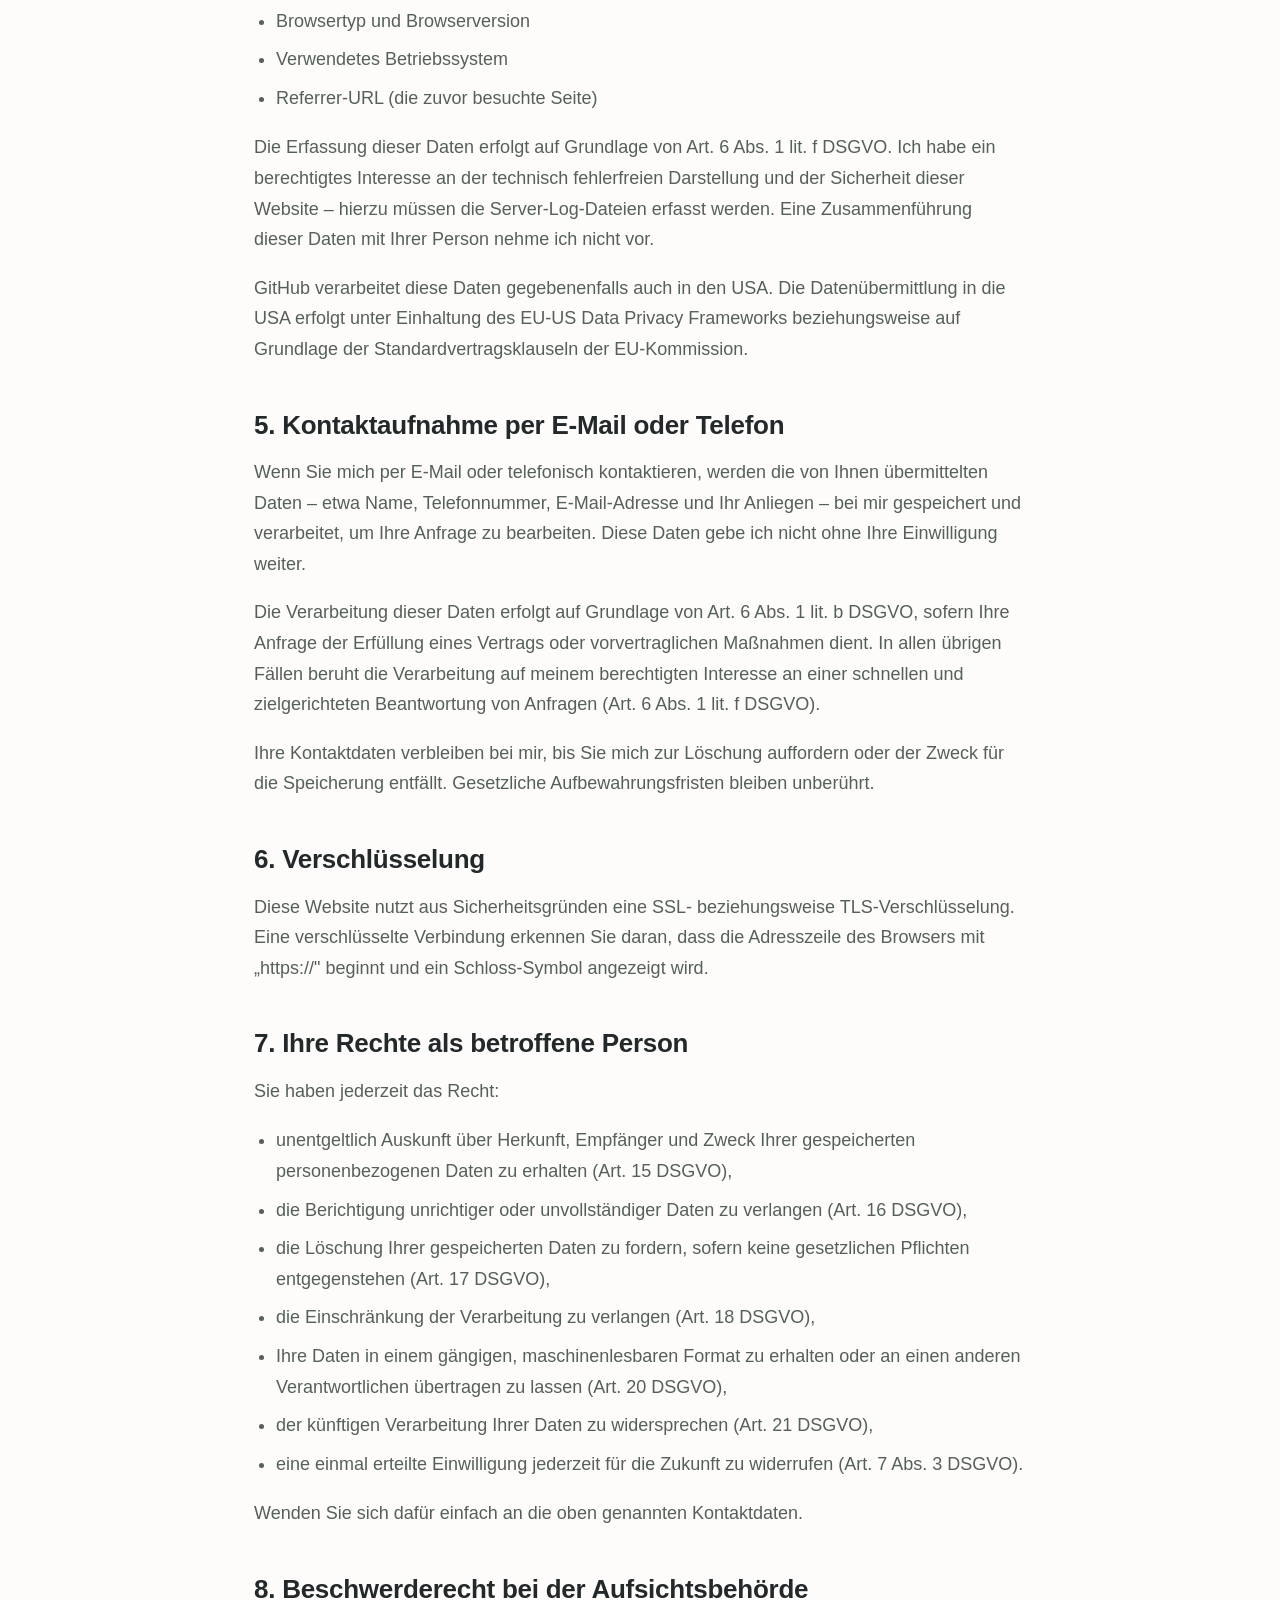
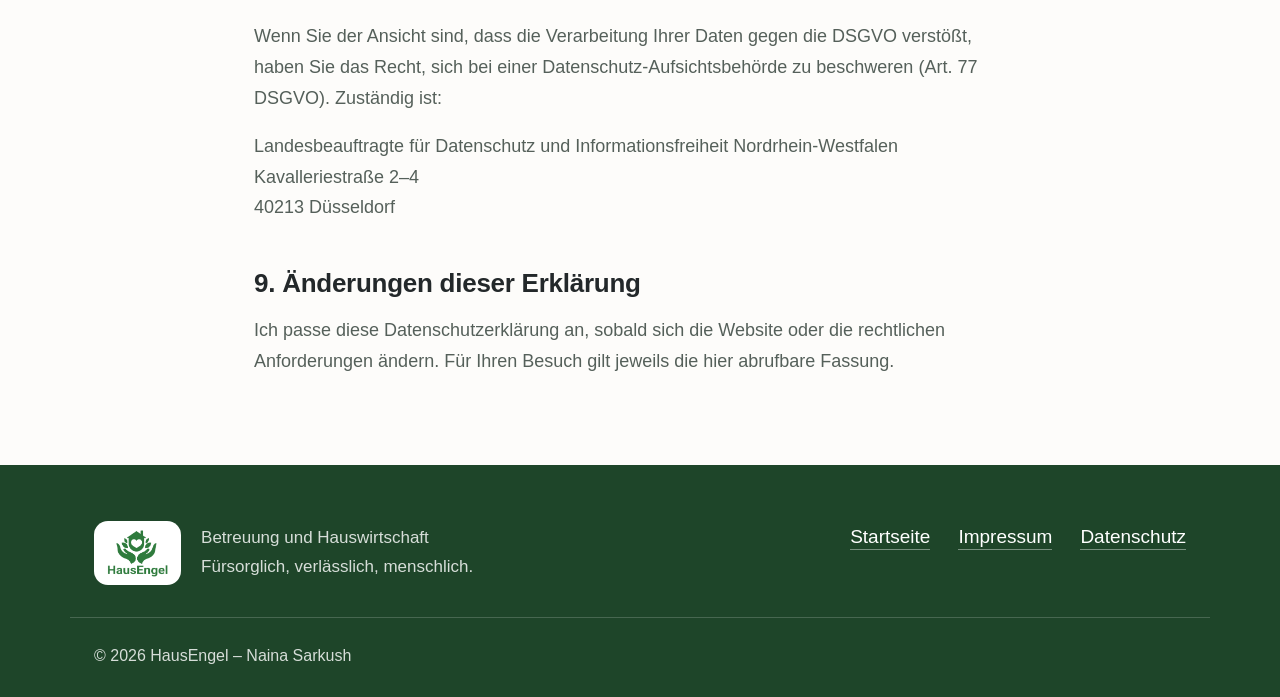
==== commit cf5c72e2: "Datenschutzerklärung fertigstellen Übernimmt die vom Nutzer bereitgestellte Fassung und füllt die Pl" ====
--- a/datenschutz.html
+++ b/datenschutz.html
@@ -25,20 +25,17 @@
 <main class="legal">
   <div class="container container--narrow">
 
-    <div class="hinweis-box">
-      <p><strong>Hinweis für die Bearbeitung – dieser Kasten muss vor der Veröffentlichung entfernt werden.</strong></p>
-      <p>
-        Diese Erklärung beschreibt den aktuellen Stand der Website: keine Cookies,
-        kein Tracking, kein Kontaktformular, keine externen Schriftarten. Sobald
-        sich daran etwas ändert, muss der Text angepasst werden. Es handelt sich
-        um eine Vorlage und nicht um eine Rechtsberatung – bitte vor dem
-        Online-Stellen prüfen lassen.
-      </p>
-    </div>
-
     <h1>Datenschutzerklärung</h1>
 
-    <h2>1. Verantwortliche Stelle</h2>
+    <h2>1. Datenschutz auf einen Blick</h2>
+    <p>
+      Die folgenden Hinweise geben einen einfachen Überblick darüber, was mit
+      Ihren personenbezogenen Daten passiert, wenn Sie diese Website besuchen.
+      Personenbezogene Daten sind alle Daten, mit denen Sie persönlich
+      identifiziert werden können.
+    </p>
+
+    <h2>2. Verantwortliche Stelle</h2>
     <p>
       Verantwortlich für die Datenverarbeitung auf dieser Website ist:
     </p>
@@ -50,77 +47,79 @@
       Telefon: <a href="tel:+4917657641064">0176 57641064</a><br>
       E-Mail: <a href="mailto:nainasarkush@hausengel-koeln.de">nainasarkush@hausengel-koeln.de</a>
     </p>
+    <p>
+      Die verantwortliche Stelle ist die natürliche oder juristische Person, die
+      allein oder gemeinsam mit anderen über die Zwecke und Mittel der
+      Verarbeitung von personenbezogenen Daten entscheidet.
+    </p>
 
-    <h2>2. Überblick</h2>
+    <h2>3. Keine Cookies, kein Tracking</h2>
     <p>
-      Der Schutz Ihrer persönlichen Daten ist mir ein wichtiges Anliegen. Diese
-      Website ist bewusst sparsam aufgebaut:
+      Diese Website ist bewusst sparsam aufgebaut:
     </p>
     <ul>
       <li>Es werden keine Cookies gesetzt.</li>
-      <li>Es findet keine Analyse des Nutzungsverhaltens statt.</li>
+      <li>Es findet keine Analyse Ihres Nutzungsverhaltens statt.</li>
       <li>Es sind keine Zählpixel, Werbedienste oder sozialen Netzwerke eingebunden.</li>
-      <li>Schriftarten werden nicht von externen Servern geladen.</li>
+      <li>Schriftarten und sonstige Inhalte werden nicht von externen Servern geladen.</li>
       <li>Es gibt kein Kontaktformular – die Kontaktaufnahme erfolgt über Telefon oder E-Mail.</li>
     </ul>
+    <p>
+      Eine Einwilligung in das Setzen von Cookies ist daher nicht erforderlich.
+    </p>
 
-    <h2>3. Hosting</h2>
+    <h2>4. Bereitstellung der Website und Hosting (GitHub Pages)</h2>
     <p>
-      Diese Website wird bei GitHub Pages gehostet, einem Dienst der GitHub,
-      Inc., 88 Colin P. Kelly Jr. Street, San Francisco, CA 94107, USA.
+      Diese Website wird als statische Seite über den Dienst GitHub Pages
+      gehostet. Anbieter ist die GitHub Inc., 88 Colin P. Kelly Jr. Street,
+      San Francisco, CA 94107, USA.
     </p>
     <p>
-      Beim Aufruf der Website verarbeitet der Hoster technisch notwendige Daten,
-      die Ihr Browser automatisch übermittelt (siehe Abschnitt 4). Rechtsgrundlage
-      ist Art. 6 Abs. 1 lit. f DSGVO – das berechtigte Interesse an einer
-      technisch fehlerfreien und sicheren Bereitstellung dieser Website.
+      Wenn Sie diese Website besuchen, erfasst GitHub automatisch Informationen
+      in sogenannten Server-Log-Dateien, die Ihr Browser automatisch an den
+      Server übermittelt:
+    </p>
+    <ul>
+      <li>IP-Adresse des anfragenden Rechners</li>
+      <li>Datum und Uhrzeit der Serveranfrage</li>
+      <li>Name und URL der abgerufenen Datei</li>
+      <li>Übertragene Datenmenge</li>
+      <li>Browsertyp und Browserversion</li>
+      <li>Verwendetes Betriebssystem</li>
+      <li>Referrer-URL (die zuvor besuchte Seite)</li>
+    </ul>
+    <p>
+      Die Erfassung dieser Daten erfolgt auf Grundlage von Art. 6 Abs. 1 lit. f
+      DSGVO. Ich habe ein berechtigtes Interesse an der technisch fehlerfreien
+      Darstellung und der Sicherheit dieser Website – hierzu müssen die
+      Server-Log-Dateien erfasst werden. Eine Zusammenführung dieser Daten mit
+      Ihrer Person nehme ich nicht vor.
     </p>
     <p>
-      Dabei können Daten auch in die USA übertragen werden.
-      <span class="luecke">Zu prüfen:</span> Angabe zur Rechtsgrundlage der
-      Übermittlung ergänzen – üblicherweise die Zertifizierung des Anbieters nach
-      dem EU-US Data Privacy Framework beziehungsweise Standardvertragsklauseln.
-      Den aktuellen Stand bitte vor der Veröffentlichung überprüfen.
+      GitHub verarbeitet diese Daten gegebenenfalls auch in den USA. Die
+      Datenübermittlung in die USA erfolgt unter Einhaltung des EU-US Data
+      Privacy Frameworks beziehungsweise auf Grundlage der
+      Standardvertragsklauseln der EU-Kommission.
     </p>
 
-    <h2>4. Server-Logfiles</h2>
+    <h2>5. Kontaktaufnahme per E-Mail oder Telefon</h2>
     <p>
-      Der Hoster erhebt und speichert automatisch Informationen in sogenannten
-      Server-Logfiles, die Ihr Browser automatisch übermittelt. Dies sind
-      insbesondere:
-    </p>
-    <ul>
-      <li>aufgerufene Seite und Dateiname</li>
-      <li>Datum und Uhrzeit des Abrufs</li>
-      <li>übertragene Datenmenge</li>
-      <li>Meldung über erfolgreichen Abruf</li>
-      <li>Browsertyp und Browserversion</li>
-      <li>verwendetes Betriebssystem</li>
-      <li>IP-Adresse</li>
-    </ul>
-    <p>
-      Diese Daten werden nicht mit anderen Datenquellen zusammengeführt und
-      dienen ausschließlich dem sicheren und stabilen Betrieb der Website. Eine
-      Zusammenführung mit Ihrer Person nehme ich nicht vor.
-    </p>
-
-    <h2>5. Kontaktaufnahme per Telefon oder E-Mail</h2>
-    <p>
-      Wenn Sie mich anrufen oder mir eine E-Mail schreiben, werden Ihre Angaben
-      einschließlich der von Ihnen mitgeteilten Kontaktdaten zur Bearbeitung
-      Ihrer Anfrage und für den Fall von Anschlussfragen bei mir gespeichert.
+      Wenn Sie mich per E-Mail oder telefonisch kontaktieren, werden die von
+      Ihnen übermittelten Daten – etwa Name, Telefonnummer, E-Mail-Adresse und
+      Ihr Anliegen – bei mir gespeichert und verarbeitet, um Ihre Anfrage zu
+      bearbeiten. Diese Daten gebe ich nicht ohne Ihre Einwilligung weiter.
     </p>
     <p>
-      Rechtsgrundlage ist Art. 6 Abs. 1 lit. b DSGVO, sofern Ihre Anfrage mit der
-      Anbahnung oder Erfüllung eines Vertrags zusammenhängt. In allen übrigen
-      Fällen beruht die Verarbeitung auf meinem berechtigten Interesse an der
-      wirksamen Bearbeitung Ihrer Anfrage (Art. 6 Abs. 1 lit. f DSGVO).
+      Die Verarbeitung dieser Daten erfolgt auf Grundlage von Art. 6 Abs. 1
+      lit. b DSGVO, sofern Ihre Anfrage der Erfüllung eines Vertrags oder
+      vorvertraglichen Maßnahmen dient. In allen übrigen Fällen beruht die
+      Verarbeitung auf meinem berechtigten Interesse an einer schnellen und
+      zielgerichteten Beantwortung von Anfragen (Art. 6 Abs. 1 lit. f DSGVO).
     </p>
     <p>
-      Ihre Daten gebe ich nicht ohne Ihre Einwilligung weiter. Sie verbleiben bei
-      mir, bis Sie mich zur Löschung auffordern, Ihre Einwilligung widerrufen oder
-      der Zweck der Speicherung entfällt. Zwingende gesetzliche Bestimmungen –
-      insbesondere Aufbewahrungsfristen – bleiben unberührt.
+      Ihre Kontaktdaten verbleiben bei mir, bis Sie mich zur Löschung auffordern
+      oder der Zweck für die Speicherung entfällt. Gesetzliche
+      Aufbewahrungsfristen bleiben unberührt.
     </p>
 
     <h2>6. Verschlüsselung</h2>
@@ -131,16 +130,16 @@
       Schloss-Symbol angezeigt wird.
     </p>
 
-    <h2>7. Ihre Rechte</h2>
+    <h2>7. Ihre Rechte als betroffene Person</h2>
     <p>Sie haben jederzeit das Recht:</p>
     <ul>
-      <li>Auskunft über Ihre gespeicherten Daten zu erhalten (Art. 15 DSGVO)</li>
-      <li>die Berichtigung unrichtiger Daten zu verlangen (Art. 16 DSGVO)</li>
-      <li>die Löschung Ihrer Daten zu verlangen (Art. 17 DSGVO)</li>
-      <li>die Einschränkung der Verarbeitung zu verlangen (Art. 18 DSGVO)</li>
-      <li>der Verarbeitung zu widersprechen (Art. 21 DSGVO)</li>
-      <li>Ihre Daten in einem übertragbaren Format zu erhalten (Art. 20 DSGVO)</li>
-      <li>eine erteilte Einwilligung jederzeit zu widerrufen</li>
+      <li>unentgeltlich Auskunft über Herkunft, Empfänger und Zweck Ihrer gespeicherten personenbezogenen Daten zu erhalten (Art. 15 DSGVO),</li>
+      <li>die Berichtigung unrichtiger oder unvollständiger Daten zu verlangen (Art. 16 DSGVO),</li>
+      <li>die Löschung Ihrer gespeicherten Daten zu fordern, sofern keine gesetzlichen Pflichten entgegenstehen (Art. 17 DSGVO),</li>
+      <li>die Einschränkung der Verarbeitung zu verlangen (Art. 18 DSGVO),</li>
+      <li>Ihre Daten in einem gängigen, maschinenlesbaren Format zu erhalten oder an einen anderen Verantwortlichen übertragen zu lassen (Art. 20 DSGVO),</li>
+      <li>der künftigen Verarbeitung Ihrer Daten zu widersprechen (Art. 21 DSGVO),</li>
+      <li>eine einmal erteilte Einwilligung jederzeit für die Zukunft zu widerrufen (Art. 7 Abs. 3 DSGVO).</li>
     </ul>
     <p>
       Wenden Sie sich dafür einfach an die oben genannten Kontaktdaten.
@@ -148,8 +147,9 @@
 
     <h2>8. Beschwerderecht bei der Aufsichtsbehörde</h2>
     <p>
-      Sie haben das Recht, sich bei einer Datenschutz-Aufsichtsbehörde zu
-      beschweren. Zuständig ist:
+      Wenn Sie der Ansicht sind, dass die Verarbeitung Ihrer Daten gegen die
+      DSGVO verstößt, haben Sie das Recht, sich bei einer
+      Datenschutz-Aufsichtsbehörde zu beschweren (Art. 77 DSGVO). Zuständig ist:
     </p>
     <p>
       Landesbeauftragte für Datenschutz und Informationsfreiheit
--- a/css/style.css
+++ b/css/style.css
@@ -170,12 +170,13 @@
 /* ---------- Symbole auf den Leistungskarten ---------- */
 
 .card__icon {
-  width: 40px;
-  height: 40px;
-  margin-bottom: 20px;
+  width: 32px;
+  height: 32px;
+  margin-bottom: 18px;
   fill: none;
-  stroke: var(--gruen);
-  stroke-width: 1.6;
+  color: var(--gruen);
+  stroke: currentColor;
+  stroke-width: 1.7;
   stroke-linecap: round;
   stroke-linejoin: round;
 }
